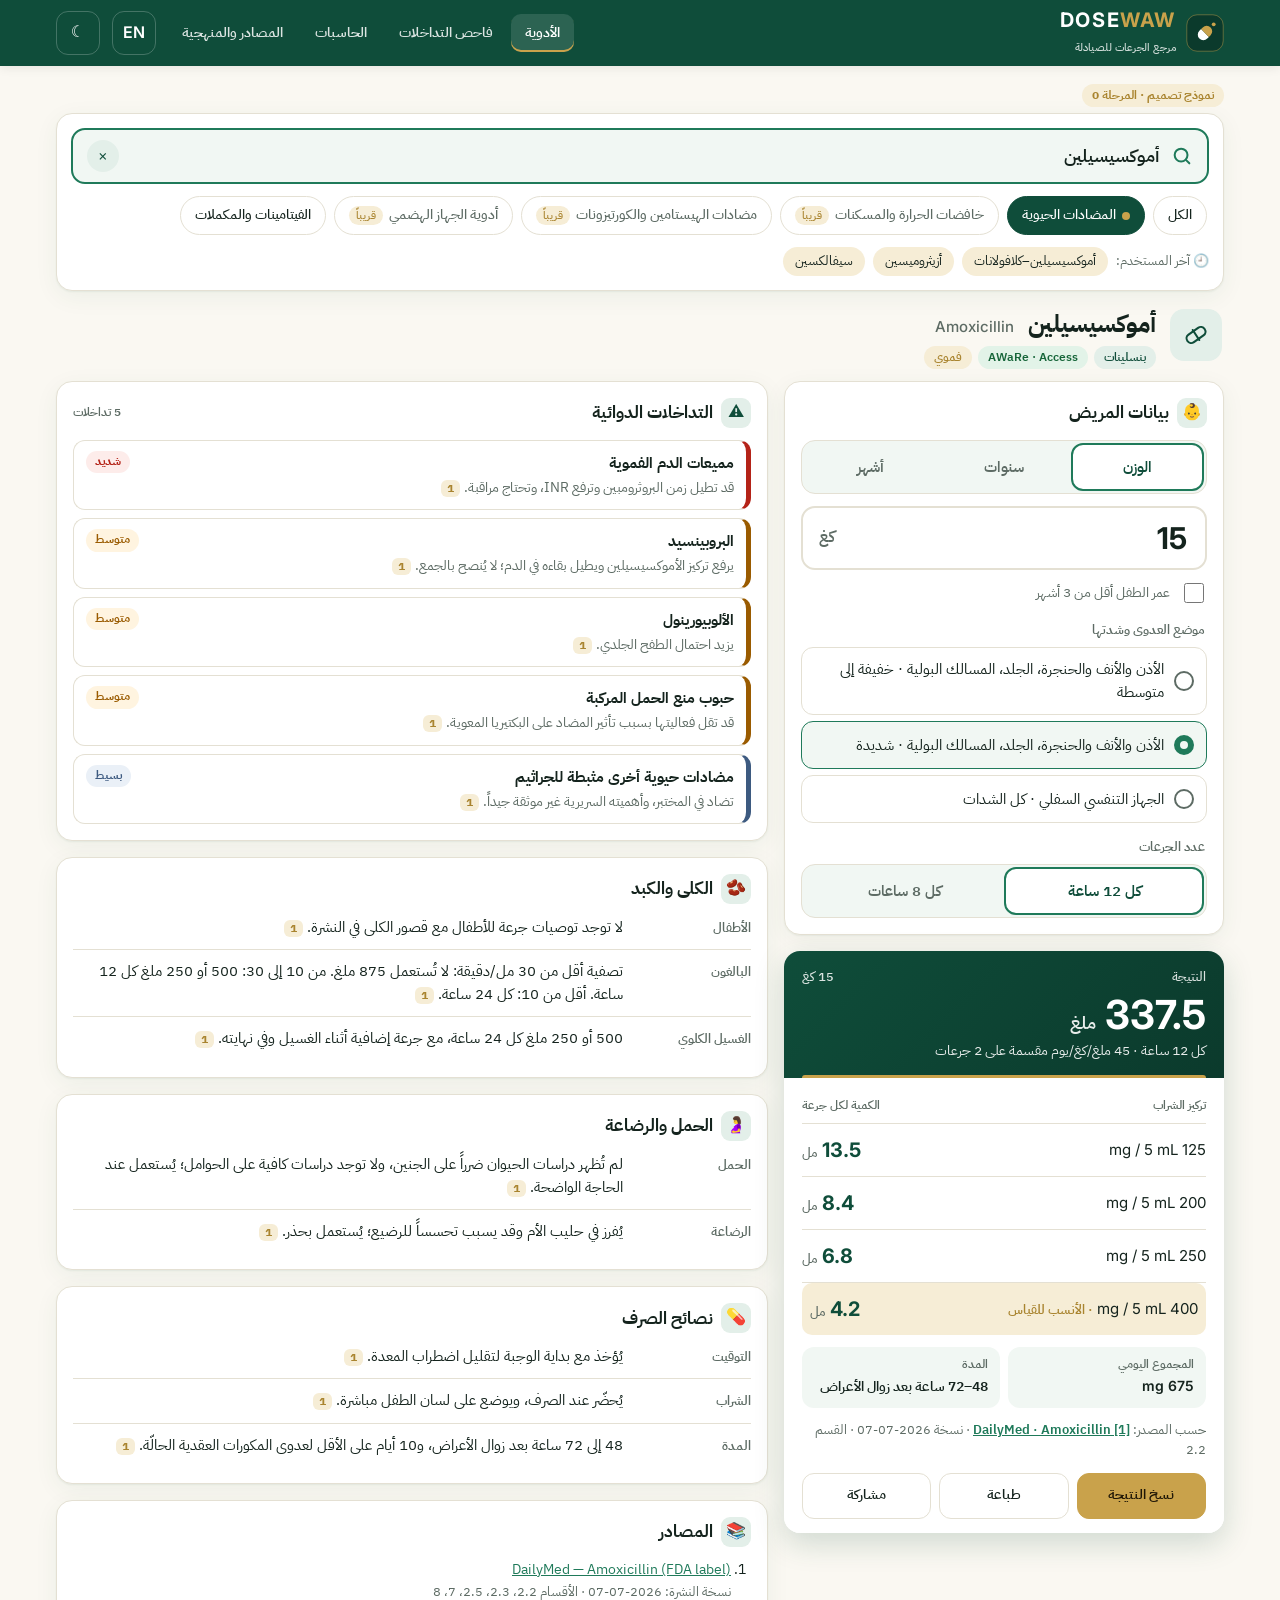
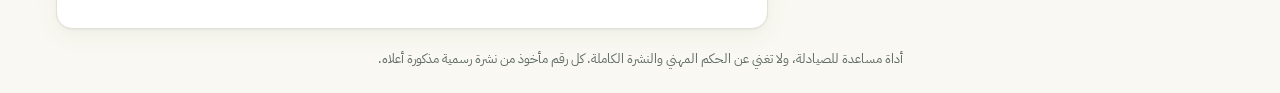
==== design/phase0/index.html @ c629c31d "Phase 0: DOSEWAW drug page design mockup (green and gold) Interactive one-page mockup (amoxicillin, " ====
<!doctype html>
<html lang="ar" dir="rtl">
<head>
<meta charset="utf-8">
<meta name="viewport" content="width=device-width, initial-scale=1, viewport-fit=cover">
<title>DOSEWAW — نموذج التصميم</title>
<meta name="theme-color" content="#0F4D3A">
<link rel="preconnect" href="https://fonts.googleapis.com">
<link rel="preconnect" href="https://fonts.gstatic.com" crossorigin>
<link href="https://fonts.googleapis.com/css2?family=IBM+Plex+Sans+Arabic:wght@400;500;600;700&family=Inter:wght@400;500;600;700&display=swap" rel="stylesheet">
<style>
/* DOSEWAW · Phase 0 design mockup (not the production site).
   Identity: emerald green + gold on ivory. */
:root{
  --green-900:#0B3A2C; --green:#0F4D3A; --green-600:#1F7A5A; --green-100:#E3EFE9; --green-50:#F1F7F3;
  --gold:#C9A24B; --gold-600:#A9842F; --gold-100:#F6EDD6;
  --bg:#FAF8F2; --card:#FFFFFF; --ink:#14231D; --mute:#5D6B64; --line:#E4E0D3;
  --major:#B42318; --major-bg:#FDECEA; --mod:#9A5B00; --mod-bg:#FFF4E0; --minor:#3D5A80; --minor-bg:#EAF0F7;
  --radius:16px; --shadow:0 1px 2px rgba(15,77,58,.06),0 6px 24px rgba(15,77,58,.06);
  --font:'IBM Plex Sans Arabic','Inter',system-ui,-apple-system,'Segoe UI',Tahoma,sans-serif;
}
@media (prefers-color-scheme: dark){
  :root:not([data-theme="light"]){
    --green-100:#16352B; --green-50:#11271F; --gold-100:#3A2F17;
    --bg:#0C1713; --card:#13221C; --ink:#E9F1EC; --mute:#9DB0A6; --line:#22362D;
    --major-bg:#3A1612; --mod-bg:#35260C; --minor-bg:#17263A; --major:#F28B82; --mod:#F2C26B; --minor:#9CC0EA;
    --shadow:none;
  }
}
:root[data-theme="dark"]{
  --green-100:#16352B; --green-50:#11271F; --gold-100:#3A2F17;
  --bg:#0C1713; --card:#13221C; --ink:#E9F1EC; --mute:#9DB0A6; --line:#22362D;
  --major-bg:#3A1612; --mod-bg:#35260C; --minor-bg:#17263A; --major:#F28B82; --mod:#F2C26B; --minor:#9CC0EA;
  --shadow:none;
}
*{box-sizing:border-box}
[hidden]{display:none!important}
html,body{margin:0}
body{background:var(--bg);color:var(--ink);font-family:var(--font);font-size:16px;line-height:1.6;-webkit-font-smoothing:antialiased;padding-bottom:84px}
.en,.num{font-family:'Inter',var(--font)}
button,input{font:inherit;color:inherit}
a{color:var(--green-600)}

/* Header */
.top{position:sticky;top:0;z-index:20;background:var(--green);color:#fff;box-shadow:0 2px 10px rgba(0,0,0,.08)}
.top .in{max-width:1200px;margin:0 auto;display:flex;align-items:center;gap:12px;padding:10px 16px}
.brand{display:flex;align-items:center;gap:10px;text-decoration:none;color:#fff}
.brand .word{font-family:'Inter',sans-serif;font-weight:700;letter-spacing:.08em;font-size:20px;line-height:1}
.brand .word b{color:var(--gold);font-weight:700}
.brand small{display:block;font-size:11px;letter-spacing:0;opacity:.8;font-family:var(--font);font-weight:500;margin-top:3px}
.top .sp{flex:1}
.ib{min-width:44px;height:44px;border-radius:12px;border:1px solid rgba(255,255,255,.22);background:transparent;color:#fff;cursor:pointer;font-weight:600;padding:0 10px}

/* Search */
.wrap{max-width:1200px;margin:0 auto;padding:16px}
.search{background:var(--card);border:1px solid var(--line);border-radius:var(--radius);box-shadow:var(--shadow);padding:14px}
.sbox{display:flex;align-items:center;gap:10px;background:var(--green-50);border:2px solid var(--green-600);border-radius:14px;padding:0 14px;height:56px}
.sbox svg{flex:none;color:var(--green-600)}
.sbox input{border:0;background:transparent;outline:0;flex:1;font-size:18px;font-weight:600;min-width:0}
.sbox .clr{border:0;background:var(--green-100);border-radius:99px;width:32px;height:32px;cursor:pointer;color:var(--green)}
.chips{display:flex;gap:8px;overflow-x:auto;padding:12px 2px 2px;scrollbar-width:none}
.chips::-webkit-scrollbar{display:none}
.chip{flex:none;display:inline-flex;align-items:center;gap:6px;border:1px solid var(--line);background:var(--card);border-radius:99px;padding:7px 14px;font-size:14px;font-weight:500;white-space:nowrap;cursor:pointer}
.chip[aria-pressed="true"]{background:var(--green);border-color:var(--green);color:#fff}
.chip .dot{width:8px;height:8px;border-radius:50%;background:var(--gold)}
.chip.soon{color:var(--mute)}
.chip.soon em{font-style:normal;font-size:11px;background:var(--gold-100);color:var(--gold-600);border-radius:99px;padding:1px 7px}
.recent{display:flex;gap:8px;align-items:center;flex-wrap:wrap;font-size:13px;color:var(--mute);margin-top:10px}
.recent button{border:0;background:var(--gold-100);color:var(--ink);border-radius:99px;padding:4px 12px;font-size:13px;cursor:pointer}

/* Drug head */
.dhead{display:flex;align-items:flex-start;gap:14px;margin:18px 2px 12px}
.dicon{flex:none;width:52px;height:52px;border-radius:14px;background:var(--green-100);display:grid;place-items:center;color:var(--green)}
.dhead h1{margin:0;font-size:24px;line-height:1.3}
.dhead h1 .en{font-size:15px;font-weight:500;color:var(--mute);margin-inline-start:8px}
.tags{display:flex;gap:6px;flex-wrap:wrap;margin-top:6px}
.tag{font-size:12px;border-radius:99px;padding:2px 10px;background:var(--green-100);color:var(--green);font-weight:600}
.tag.gold{background:var(--gold-100);color:var(--gold-600)}
.tag.access{background:#E2F3E8;color:#17663A}

/* Layout */
.grid{display:grid;gap:16px}
@media (min-width:1024px){
  .grid{grid-template-columns:minmax(380px,440px) 1fr;align-items:start}
  .calc-col{position:sticky;top:84px}
}
@media (min-width:700px) and (max-width:1023px){
  .info{display:grid;grid-template-columns:1fr 1fr;gap:16px}
  .info .card.wide{grid-column:1/-1}
}
.calc-col,.info{display:grid;gap:16px}
.grid>*,.calc-col>*,.info>*{min-width:0}
.card{background:var(--card);border:1px solid var(--line);border-radius:var(--radius);box-shadow:var(--shadow);padding:16px}
.card h2{margin:0 0 12px;font-size:17px;display:flex;align-items:center;gap:8px}
.card h2 .ic{width:30px;height:30px;border-radius:9px;display:grid;place-items:center;background:var(--green-100);color:var(--green);font-size:16px}
.card h2 .cnt{margin-inline-start:auto;font-size:12px;font-weight:600;color:var(--mute)}

/* Patient input */
.seg{display:grid;grid-template-columns:repeat(3,1fr);background:var(--green-50);border:1px solid var(--line);border-radius:14px;padding:4px;gap:4px}
.seg.two{grid-template-columns:1fr 1fr}
.seg button{border:0;background:transparent;border-radius:10px;min-height:44px;font-weight:600;font-size:15px;cursor:pointer;color:var(--mute)}
.seg button[aria-pressed="true"]{background:var(--card);color:var(--green);box-shadow:0 1px 3px rgba(0,0,0,.08);outline:2px solid var(--green-600)}
.numin{display:flex;align-items:center;gap:10px;margin-top:12px;border:2px solid var(--line);border-radius:14px;padding:0 16px;height:64px;background:var(--card)}
.numin:focus-within{border-color:var(--green-600)}
.numin input{border:0;outline:0;background:transparent;flex:1;width:100%;font-size:30px;font-weight:700;min-width:0;font-family:'Inter',sans-serif;text-align:start}
.numin span{color:var(--mute);font-weight:600}
.est{font-size:13px;color:var(--gold-600);background:var(--gold-100);border-radius:10px;padding:6px 10px;margin-top:8px}
.lbl{font-size:13px;font-weight:600;color:var(--mute);margin:14px 2px 6px}
.opts{display:grid;gap:6px}
.opt{display:flex;align-items:center;gap:10px;border:1px solid var(--line);border-radius:12px;padding:10px 12px;min-height:48px;cursor:pointer;background:var(--card);text-align:start;font-size:14.5px}
.opt i{flex:none;width:20px;height:20px;border-radius:50%;border:2px solid var(--mute)}
.opt[aria-pressed="true"]{border-color:var(--green-600);background:var(--green-50)}
.opt[aria-pressed="true"] i{border:6px solid var(--green-600)}
.check{display:flex;align-items:center;gap:10px;margin-top:10px;font-size:14px;color:var(--mute);cursor:pointer}
.check input{width:20px;height:20px;accent-color:var(--green-600)}

/* Result */
.result{padding:0;overflow:hidden;border:0;box-shadow:0 10px 30px rgba(15,77,58,.18)}
.rhead{background:linear-gradient(135deg,var(--green) 0%,var(--green-900) 100%);color:#fff;padding:16px 18px;position:relative}
.rhead:after{content:"";position:absolute;inset-inline:18px;bottom:0;height:3px;background:var(--gold);border-radius:3px 3px 0 0}
.rhead .k{font-size:13px;opacity:.85;font-weight:500;display:flex;justify-content:space-between}
.rhead .big{font-family:'Inter',sans-serif;font-size:40px;font-weight:700;line-height:1.15;margin-top:4px}
.rhead .big small{font-family:var(--font);font-size:18px;font-weight:600;opacity:.9}
.rhead .sub{font-size:14px;opacity:.9;margin-top:2px}
.rbody{padding:14px 18px;background:var(--card)}
table.ml{width:100%;border-collapse:collapse;font-size:15px}
table.ml th{font-size:12px;color:var(--mute);font-weight:600;text-align:start;padding:4px 0 8px}
table.ml td{padding:10px 0;border-top:1px solid var(--line)}
table.ml td.v{font-family:'Inter',sans-serif;font-weight:700;font-size:20px;color:var(--green);text-align:end;white-space:nowrap}
table.ml td.v small{font-family:var(--font);font-size:13px;color:var(--mute);font-weight:500}
table.ml tr.best td{background:var(--gold-100)}
table.ml tr.best td:first-child{border-start-start-radius:10px;border-end-start-radius:10px;padding-inline-start:8px}
table.ml tr.best td:last-child{border-start-end-radius:10px;border-end-end-radius:10px;padding-inline-end:8px}
.facts{display:grid;grid-template-columns:1fr 1fr;gap:8px;margin-top:12px}
.fact{background:var(--green-50);border-radius:12px;padding:8px 12px}
.fact b{display:block;font-size:12px;color:var(--mute);font-weight:600}
.fact span{font-weight:600;font-size:14px}
.warn{margin-top:10px;border-radius:12px;padding:10px 12px;font-size:14px;background:var(--mod-bg);color:var(--mod);font-weight:500}
.warn.red{background:var(--major-bg);color:var(--major)}
.src{font-size:12.5px;color:var(--mute);margin-top:12px}
.src a{font-weight:600}
.acts{display:grid;grid-template-columns:repeat(3,1fr);gap:8px;margin-top:12px}
.btn{min-height:46px;border-radius:12px;border:1px solid var(--line);background:var(--card);font-weight:600;cursor:pointer;font-size:14px}
.btn.pri{background:var(--gold);border-color:var(--gold);color:#1E1606}
.empty{padding:22px 18px;color:var(--mute);text-align:center}

/* Info sections */
.ilist{display:grid;gap:8px}
.inter{display:flex;gap:10px;border:1px solid var(--line);border-radius:12px;padding:10px 12px;border-inline-start:5px solid var(--minor)}
.inter.major{border-inline-start-color:var(--major)}
.inter.moderate{border-inline-start-color:var(--mod)}
.inter b{display:block;font-size:15px}
.inter p{margin:2px 0 0;font-size:14px;color:var(--mute)}
.sev{flex:none;align-self:flex-start;font-size:11.5px;font-weight:700;border-radius:99px;padding:2px 9px;background:var(--minor-bg);color:var(--minor)}
.major .sev{background:var(--major-bg);color:var(--major)}
.moderate .sev{background:var(--mod-bg);color:var(--mod)}
.inter .grow{flex:1}
.ref{font-size:11.5px;font-weight:700;color:var(--gold-600);text-decoration:none;background:var(--gold-100);border-radius:6px;padding:0 6px;margin-inline-start:4px}
.row{display:flex;gap:10px;padding:10px 0;border-top:1px solid var(--line);font-size:14.5px}
.row:first-of-type{border-top:0;padding-top:0}
.row b{flex:none;width:118px;color:var(--mute);font-size:13px;font-weight:600;padding-top:2px}
ol.refs{margin:0;padding-inline-start:20px;font-size:14px}
ol.refs li{margin-bottom:8px}
ol.refs .d{color:var(--mute);font-size:12.5px}

.disc{font-size:12.5px;color:var(--mute);text-align:center;margin:20px auto 8px;max-width:640px}
.mock{display:inline-block;background:var(--gold-100);color:var(--gold-600);font-weight:700;font-size:12px;border-radius:99px;padding:2px 10px;margin-bottom:6px}

/* Bottom bar (phone / tablet) */
.tabs{position:fixed;bottom:0;inset-inline:0;z-index:30;background:var(--card);border-top:1px solid var(--line);display:grid;grid-template-columns:repeat(4,1fr);padding:6px 6px calc(6px + env(safe-area-inset-bottom))}
.tabs button{border:0;background:transparent;display:flex;flex-direction:column;align-items:center;gap:2px;font-size:12px;font-weight:600;color:var(--mute);padding:4px 0;cursor:pointer}
.tabs button svg{width:24px;height:24px}
.tabs button[aria-current="page"]{color:var(--green)}
.tabs button[aria-current="page"] .pill{background:var(--green-100)}
.tabs .pill{border-radius:99px;padding:3px 18px;display:grid;place-items:center}
.side{display:none}
@media (min-width:1024px){
  body{padding-bottom:0}
  .tabs{display:none}
  .topnav{display:flex!important}
}
.topnav{display:none;gap:4px}
.topnav a{color:#fff;text-decoration:none;font-weight:600;font-size:14px;padding:8px 14px;border-radius:10px;opacity:.85}
.topnav a.on{background:rgba(255,255,255,.12);opacity:1;box-shadow:inset 0 -2px 0 var(--gold)}
</style>
</head>
<body>

<header class="top">
  <div class="in">
    <a class="brand" href="#" aria-label="DOSEWAW">
      <svg width="38" height="38" viewBox="0 0 48 48" aria-hidden="true">
        <rect x="1" y="1" width="46" height="46" rx="13" fill="#0B3A2C" stroke="#C9A24B" stroke-opacity=".55"/>
        <g transform="rotate(-45 24 24)">
          <path d="M14 24a7 7 0 0 1 7-7h3v14h-3a7 7 0 0 1-7-7z" fill="#FFFFFF"/>
          <path d="M24 17h3a7 7 0 0 1 0 14h-3z" fill="#C9A24B"/>
        </g>
        <circle cx="35" cy="13" r="2.4" fill="#C9A24B"/>
      </svg>
      <span><span class="word">DOSE<b>WAW</b></span><small>مرجع الجرعات للصيادلة</small></span>
    </a>
    <span class="sp"></span>
    <nav class="topnav" aria-label="الأقسام">
      <a class="on" href="#">الأدوية</a><a href="#">فاحص التداخلات</a><a href="#">الحاسبات</a><a href="#">المصادر والمنهجية</a>
    </nav>
    <button class="ib en" type="button" aria-label="English">EN</button>
    <button class="ib" type="button" id="theme" aria-label="الوضع الليلي">☾</button>
  </div>
</header>

<main class="wrap">
  <span class="mock">نموذج تصميم · المرحلة 0</span>

  <section class="search" aria-label="البحث عن دواء">
    <label class="sbox">
      <svg width="22" height="22" viewBox="0 0 24 24" fill="none" stroke="currentColor" stroke-width="2.2" stroke-linecap="round"><circle cx="11" cy="11" r="7"/><path d="m20 20-3.5-3.5"/></svg>
      <input id="q" value="أموكسيسيلين" placeholder="اكتب الاسم العلمي للدواء…" autocomplete="off" aria-label="اسم الدواء العلمي">
      <button class="clr" type="button" aria-label="مسح">×</button>
    </label>
    <div class="chips" role="group" aria-label="المجموعات">
      <button class="chip" aria-pressed="false">الكل</button>
      <button class="chip" aria-pressed="true"><span class="dot"></span>المضادات الحيوية</button>
      <button class="chip soon" aria-pressed="false">خافضات الحرارة والمسكنات <em>قريباً</em></button>
      <button class="chip soon" aria-pressed="false">مضادات الهيستامين والكورتيزونات <em>قريباً</em></button>
      <button class="chip soon" aria-pressed="false">أدوية الجهاز الهضمي <em>قريباً</em></button>
      <button class="chip" aria-pressed="false">الفيتامينات والمكملات</button>
    </div>
    <div class="recent">🕘 آخر المستخدم:
      <button>أموكسيسيلين–كلافولانات</button><button>أزيثروميسين</button><button>سيفالكسين</button>
    </div>
  </section>

  <div class="dhead">
    <div class="dicon" aria-hidden="true">
      <svg width="28" height="28" viewBox="0 0 24 24" fill="none" stroke="currentColor" stroke-width="1.8" stroke-linecap="round" stroke-linejoin="round"><rect x="3" y="8" width="18" height="8" rx="4" transform="rotate(-35 12 12)"/><path d="m9.2 7.7 5.6 8.6"/></svg>
    </div>
    <div>
      <h1>أموكسيسيلين <span class="en">Amoxicillin</span></h1>
      <div class="tags"><span class="tag">بنسلينات</span><span class="tag access">AWaRe · Access</span><span class="tag gold">فموي</span></div>
    </div>
  </div>

  <div class="grid">
    <div class="calc-col">
      <section class="card" aria-labelledby="pt">
        <h2 id="pt"><span class="ic">👶</span>بيانات المريض</h2>
        <div class="seg" role="group" aria-label="طريقة الإدخال">
          <button type="button" data-mode="w" aria-pressed="true">الوزن</button>
          <button type="button" data-mode="y" aria-pressed="false">سنوات</button>
          <button type="button" data-mode="m" aria-pressed="false">أشهر</button>
        </div>
        <label class="numin"><input id="val" inputmode="decimal" value="15" aria-label="القيمة"><span id="unit">كغ</span></label>
        <div class="est" id="est" hidden></div>
        <label class="check" id="infwrap"><input type="checkbox" id="inf"> عمر الطفل أقل من 3 أشهر</label>

        <div class="lbl">موضع العدوى وشدتها</div>
        <div class="opts" role="group" aria-label="الاستطباب">
          <button type="button" class="opt" data-ind="mild" aria-pressed="false"><i></i>الأذن والأنف والحنجرة، الجلد، المسالك البولية · خفيفة إلى متوسطة</button>
          <button type="button" class="opt" data-ind="sev" aria-pressed="true"><i></i>الأذن والأنف والحنجرة، الجلد، المسالك البولية · شديدة</button>
          <button type="button" class="opt" data-ind="lrti" aria-pressed="false"><i></i>الجهاز التنفسي السفلي · كل الشدات</button>
        </div>

        <div class="lbl">عدد الجرعات</div>
        <div class="seg two" role="group" aria-label="التكرار">
          <button type="button" data-f="12" aria-pressed="true">كل 12 ساعة</button>
          <button type="button" data-f="8" aria-pressed="false">كل 8 ساعات</button>
        </div>
      </section>

      <section class="card result" aria-live="polite" id="result"></section>
    </div>

    <div class="info">
      <section class="card wide">
        <h2><span class="ic">⚠️</span>التداخلات الدوائية<span class="cnt">5 تداخلات</span></h2>
        <div class="ilist">
          <div class="inter major"><div class="grow"><b>مميعات الدم الفموية</b><p>قد تطيل زمن البروثرومبين وترفع INR، وتحتاج مراقبة.<a class="ref" href="#r1">1</a></p></div><span class="sev">شديد</span></div>
          <div class="inter moderate"><div class="grow"><b>البروبينسيد</b><p>يرفع تركيز الأموكسيسيلين ويطيل بقاءه في الدم؛ لا يُنصح بالجمع.<a class="ref" href="#r1">1</a></p></div><span class="sev">متوسط</span></div>
          <div class="inter moderate"><div class="grow"><b>الألوبيورينول</b><p>يزيد احتمال الطفح الجلدي.<a class="ref" href="#r1">1</a></p></div><span class="sev">متوسط</span></div>
          <div class="inter moderate"><div class="grow"><b>حبوب منع الحمل المركبة</b><p>قد تقل فعاليتها بسبب تأثير المضاد على البكتيريا المعوية.<a class="ref" href="#r1">1</a></p></div><span class="sev">متوسط</span></div>
          <div class="inter"><div class="grow"><b>مضادات حيوية أخرى مثبطة للجراثيم</b><p>تضاد في المختبر، وأهميته السريرية غير موثقة جيداً.<a class="ref" href="#r1">1</a></p></div><span class="sev">بسيط</span></div>
        </div>
      </section>

      <section class="card">
        <h2><span class="ic">🫘</span>الكلى والكبد</h2>
        <div class="row"><b>الأطفال</b><span>لا توجد توصيات جرعة للأطفال مع قصور الكلى في النشرة.<a class="ref" href="#r1">1</a></span></div>
        <div class="row"><b>البالغون</b><span>تصفية أقل من 30 مل/دقيقة: لا تُستعمل 875 ملغ. من 10 إلى 30: 500 أو 250 ملغ كل 12 ساعة. أقل من 10: كل 24 ساعة.<a class="ref" href="#r1">1</a></span></div>
        <div class="row"><b>الغسيل الكلوي</b><span>500 أو 250 ملغ كل 24 ساعة، مع جرعة إضافية أثناء الغسيل وفي نهايته.<a class="ref" href="#r1">1</a></span></div>
      </section>

      <section class="card">
        <h2><span class="ic">🤰</span>الحمل والرضاعة</h2>
        <div class="row"><b>الحمل</b><span>لم تُظهر دراسات الحيوان ضرراً على الجنين، ولا توجد دراسات كافية على الحوامل؛ يُستعمل عند الحاجة الواضحة.<a class="ref" href="#r1">1</a></span></div>
        <div class="row"><b>الرضاعة</b><span>يُفرز في حليب الأم وقد يسبب تحسساً للرضيع؛ يُستعمل بحذر.<a class="ref" href="#r1">1</a></span></div>
      </section>

      <section class="card">
        <h2><span class="ic">💊</span>نصائح الصرف</h2>
        <div class="row"><b>التوقيت</b><span>يُؤخذ مع بداية الوجبة لتقليل اضطراب المعدة.<a class="ref" href="#r1">1</a></span></div>
        <div class="row"><b>الشراب</b><span>يُحضّر عند الصرف، ويوضع على لسان الطفل مباشرة.<a class="ref" href="#r1">1</a></span></div>
        <div class="row"><b>المدة</b><span>48 إلى 72 ساعة بعد زوال الأعراض، و10 أيام على الأقل لعدوى المكورات العقدية الحالّة.<a class="ref" href="#r1">1</a></span></div>
      </section>

      <section class="card">
        <h2><span class="ic">📚</span>المصادر</h2>
        <ol class="refs">
          <li id="r1"><a href="https://dailymed.nlm.nih.gov/dailymed/drugInfo.cfm?setid=06e5c07d-d95c-4955-8d35-a4703ca2359e" target="_blank" rel="noopener">DailyMed — Amoxicillin (FDA label)</a><br><span class="d">نسخة النشرة: 2026-07-07 · الأقسام 2.2، 2.3، 2.5، 7، 8</span></li>
        </ol>
      </section>
    </div>
  </div>

  <p class="disc">أداة مساعدة للصيادلة، ولا تغني عن الحكم المهني والنشرة الكاملة. كل رقم مأخوذ من نشرة رسمية مذكورة أعلاه.</p>
</main>

<nav class="tabs" aria-label="الأقسام">
  <button aria-current="page"><span class="pill"><svg viewBox="0 0 24 24" fill="none" stroke="currentColor" stroke-width="2" stroke-linecap="round"><rect x="3" y="8" width="18" height="8" rx="4" transform="rotate(-35 12 12)"/></svg></span>الأدوية</button>
  <button><span class="pill"><svg viewBox="0 0 24 24" fill="none" stroke="currentColor" stroke-width="2" stroke-linecap="round"><path d="M12 3 2 20h20z"/><path d="M12 10v4M12 17h0"/></svg></span>التداخلات</button>
  <button><span class="pill"><svg viewBox="0 0 24 24" fill="none" stroke="currentColor" stroke-width="2" stroke-linecap="round"><rect x="5" y="2" width="14" height="20" rx="3"/><path d="M8 6h8M8 11h2M14 11h2M8 15h2M14 15h2M8 19h2M14 19h2"/></svg></span>الحاسبات</button>
  <button><span class="pill"><svg viewBox="0 0 24 24" fill="none" stroke="currentColor" stroke-width="2" stroke-linecap="round"><path d="M4 6h16M4 12h16M4 18h16"/></svg></span>القائمة</button>
</nav>

<script>
/* Phase 0 prototype logic for one drug (amoxicillin, DailyMed label 2026-07-07, sections 2.2 and 2.3).
   Weight-for-age values are approximate WHO medians (boys/girls averaged) for the mockup only. */
const WFA_M=[[0,3.3],[1,4.4],[2,5.4],[3,6.1],[4,6.7],[5,7.1],[6,7.6],[7,7.9],[8,8.2],[9,8.6],[10,8.9],[11,9.1],[12,9.3],[18,10.8],[24,12.0],[36,14.1],[48,16.2],[60,18.3],[72,20.6],[84,22.9],[96,25.4],[108,28.4],[120,31.6],[132,35.3],[144,39.7]];
function wfa(months){if(months<=0)return WFA_M[0][1];for(let i=1;i<WFA_M.length;i++){const[a,wa]=WFA_M[i-1],[b,wb]=WFA_M[i];if(months<=b)return wa+(wb-wa)*(months-a)/(b-a)}return null}
const ADULT={mild:{12:[500,'500 ملغ كل 12 ساعة'],8:[250,'250 ملغ كل 8 ساعات']},sev:{12:[875,'875 ملغ كل 12 ساعة'],8:[500,'500 ملغ كل 8 ساعات']}};
ADULT.lrti=ADULT.sev;
const MGKG={mild:{12:25,8:20},sev:{12:45,8:40},lrti:{12:45,8:40}};
const SYR=[125,200,250,400];
const S={mode:'w',ind:'sev',f:12};
const $=s=>document.querySelector(s),fmt=n=>(Math.round(n*10)/10).toLocaleString('en-US');
function pressed(group,attr,val){document.querySelectorAll(group).forEach(b=>b.setAttribute('aria-pressed',String(b.dataset[attr]===val)))}
document.querySelectorAll('[data-mode]').forEach(b=>b.onclick=()=>{S.mode=b.dataset.mode;pressed('[data-mode]','mode',S.mode);$('#val').value=S.mode==='w'?'15':S.mode==='y'?'4':'8';$('#unit').textContent=S.mode==='w'?'كغ':S.mode==='y'?'سنة':'شهر';render()});
document.querySelectorAll('[data-ind]').forEach(b=>b.onclick=()=>{S.ind=b.dataset.ind;pressed('[data-ind]','ind',S.ind);render()});
document.querySelectorAll('[data-f]').forEach(b=>b.onclick=()=>{S.f=+b.dataset.f;pressed('[data-f]','f',String(S.f));render()});
$('#val').oninput=render;$('#inf').onchange=render;
$('#theme').onclick=()=>{const r=document.documentElement,d=r.dataset.theme==='dark'||(!r.dataset.theme&&matchMedia('(prefers-color-scheme: dark)').matches);r.dataset.theme=d?'light':'dark';$('#theme').textContent=d?'☾':'☀'};
function render(){
  const v=parseFloat($('#val').value),R=$('#result'),est=$('#est');
  let W=null,months=null;
  if(v>0){if(S.mode==='w')W=v;else{months=S.mode==='y'?v*12:v;W=wfa(months)}}
  $('#infwrap').hidden=S.mode!=='w';
  est.hidden=!(S.mode!=='w'&&W);
  if(S.mode!=='w'&&W)est.textContent=`وزن تقديري ≈ ${fmt(W)} كغ حسب منحنيات النمو (WHO). الوزن الفعلي أدق دائماً.`;
  if(!W){R.innerHTML=`<div class="empty">${S.mode!=='w'&&v>0?'العمر خارج جدول التقدير؛ أدخل الوزن الفعلي.':'أدخل الوزن أو العمر لتظهر الجرعة فوراً.'}</div>`;return}
  const infant=S.mode==='w'?$('#inf').checked:months<3;
  let html='',warn='';
  if(W>=40&&!infant){
    const a=ADULT[S.ind][S.f];
    html=`<div class="rhead"><div class="k"><span>النتيجة · جرعة البالغين (الوزن 40 كغ أو أكثر)</span></div><div class="big">${a[0]} <small>ملغ</small></div><div class="sub">${a[1]} · أقراص أو كبسولات</div></div>`;
    return R.innerHTML=html+body('',[],a[0]*(24/S.f));
  }
  let mgkgday=MGKG[S.ind][S.f],f=S.f;
  if(infant){mgkgday=30;f=12;warn=`<div class="warn">أقل من 3 أشهر: الحد الأعلى 30 ملغ/كغ/يوم مقسمة كل 12 ساعة (النشرة 2.3).</div>`}
  let dose=W*mgkgday/(24/f);
  const cap=ADULT[S.ind][f][0];
  if(dose>cap){dose=cap;warn+=`<div class="warn red">وصلت الجرعة إلى حد جرعة البالغين (${cap} ملغ)، فلم تُرفع أكثر.</div>`}
  html=`<div class="rhead"><div class="k"><span>النتيجة</span><span>${fmt(W)} كغ</span></div><div class="big">${fmt(dose)} <small>ملغ</small></div><div class="sub">كل ${f} ساعة · ${mgkgday} ملغ/كغ/يوم مقسمة على ${24/f} جرعات</div></div>`;
  R.innerHTML=html+body(warn,SYR.map(c=>[c,dose*5/c]),dose*24/f);
}
function body(warn,rows,daily){
  const best=rows.length?rows.reduce((b,r)=>Math.abs(r[1]-5)<Math.abs(b[1]-5)?r:b,rows[0])[0]:null;
  const t=rows.length?`<table class="ml"><tr><th>تركيز الشراب</th><th style="text-align:end">الكمية لكل جرعة</th></tr>${rows.map(([c,ml])=>`<tr class="${c===best?'best':''}"><td><span class="num">${c} mg / 5 mL</span>${c===best?' <small style="color:var(--gold-600);font-weight:600">· الأنسب للقياس</small>':''}</td><td class="v">${fmt(ml)} <small>مل</small></td></tr>`).join('')}</table>`:'';
  return `<div class="rbody">${t}${warn}<div class="facts"><div class="fact"><b>المجموع اليومي</b><span class="num">${fmt(daily)} mg</span></div><div class="fact"><b>المدة</b><span>48–72 ساعة بعد زوال الأعراض</span></div></div><p class="src">حسب المصدر: <a href="#r1">DailyMed · Amoxicillin [1]</a> · نسخة 2026-07-07 · القسم 2.2</p><div class="acts"><button class="btn pri" type="button">نسخ النتيجة</button><button class="btn" type="button">طباعة</button><button class="btn" type="button">مشاركة</button></div></div>`;
}
render();
</script>
</body>
</html>
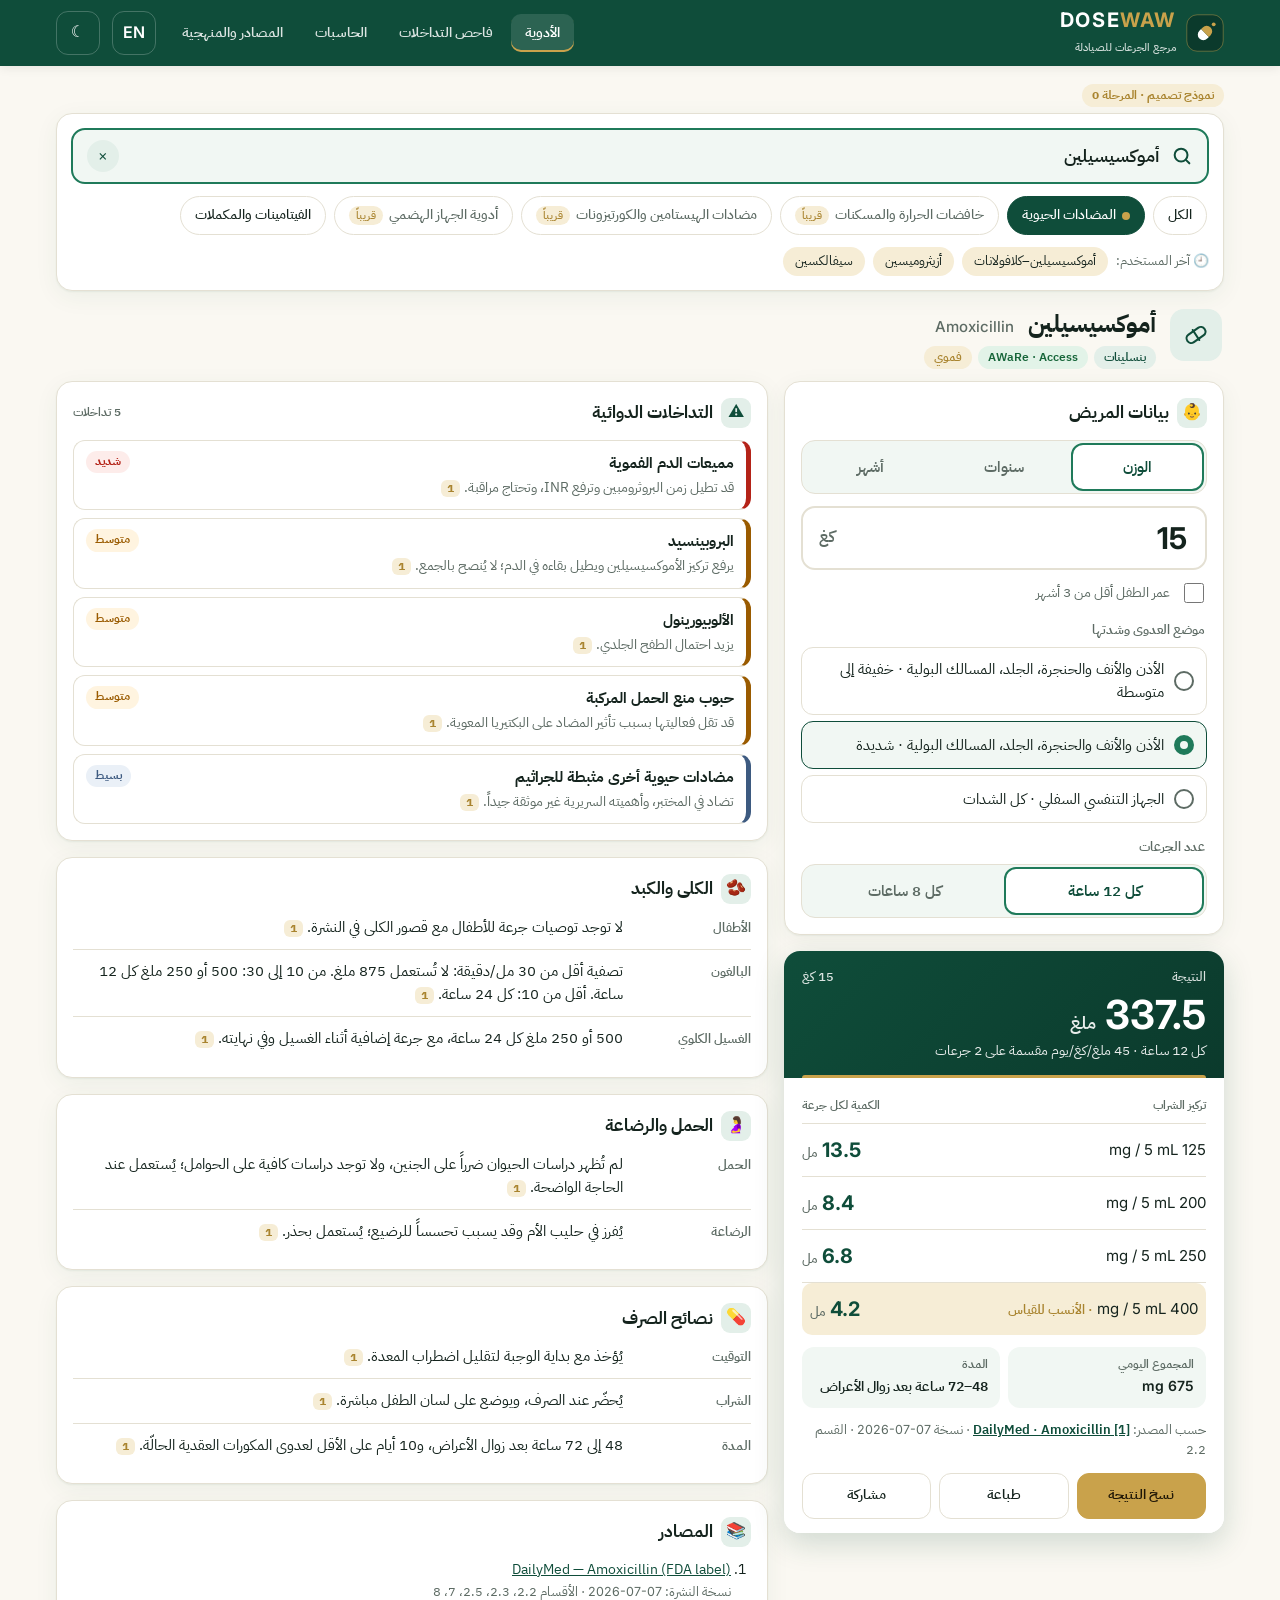
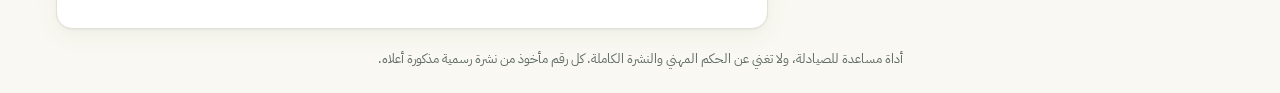
==== commit 000d3391: "Phase 0 mockup: dark-mode contrast and date direction fixes Co-Authored-By: Claude Opus 5.5 <noreply" ====
--- a/design/phase0/index.html
+++ b/design/phase0/index.html
@@ -12,7 +12,7 @@
 /* DOSEWAW · Phase 0 design mockup (not the production site).
    Identity: emerald green + gold on ivory. */
 :root{
-  --green-900:#0B3A2C; --green:#0F4D3A; --green-600:#1F7A5A; --green-100:#E3EFE9; --green-50:#F1F7F3;
+  --green-900:#0B3A2C; --green:#0F4D3A; --green-600:#1F7A5A; --green-100:#E3EFE9; --accent:#0F4D3A; --acc-bg:#E2F3E8; --acc-ink:#17663A; --green-50:#F1F7F3;
   --gold:#C9A24B; --gold-600:#A9842F; --gold-100:#F6EDD6;
   --bg:#FAF8F2; --card:#FFFFFF; --ink:#14231D; --mute:#5D6B64; --line:#E4E0D3;
   --major:#B42318; --major-bg:#FDECEA; --mod:#9A5B00; --mod-bg:#FFF4E0; --minor:#3D5A80; --minor-bg:#EAF0F7;
@@ -21,14 +21,14 @@
 }
 @media (prefers-color-scheme: dark){
   :root:not([data-theme="light"]){
-    --green-100:#16352B; --green-50:#11271F; --gold-100:#3A2F17;
+    --green-100:#16352B; --green-50:#11271F; --gold-100:#3A2F17; --accent:#8FD6B5; --acc-bg:#16352B; --acc-ink:#8FD6B5;
     --bg:#0C1713; --card:#13221C; --ink:#E9F1EC; --mute:#9DB0A6; --line:#22362D;
     --major-bg:#3A1612; --mod-bg:#35260C; --minor-bg:#17263A; --major:#F28B82; --mod:#F2C26B; --minor:#9CC0EA;
     --shadow:none;
   }
 }
 :root[data-theme="dark"]{
-  --green-100:#16352B; --green-50:#11271F; --gold-100:#3A2F17;
+  --green-100:#16352B; --green-50:#11271F; --gold-100:#3A2F17; --accent:#8FD6B5; --acc-bg:#16352B; --acc-ink:#8FD6B5;
   --bg:#0C1713; --card:#13221C; --ink:#E9F1EC; --mute:#9DB0A6; --line:#22362D;
   --major-bg:#3A1612; --mod-bg:#35260C; --minor-bg:#17263A; --major:#F28B82; --mod:#F2C26B; --minor:#9CC0EA;
   --shadow:none;
@@ -39,7 +39,7 @@
 body{background:var(--bg);color:var(--ink);font-family:var(--font);font-size:16px;line-height:1.6;-webkit-font-smoothing:antialiased;padding-bottom:84px}
 .en,.num{font-family:'Inter',var(--font)}
 button,input{font:inherit;color:inherit}
-a{color:var(--green-600)}
+a{color:var(--accent)}
 
 /* Header */
 .top{position:sticky;top:0;z-index:20;background:var(--green);color:#fff;box-shadow:0 2px 10px rgba(0,0,0,.08)}
@@ -55,13 +55,13 @@
 .wrap{max-width:1200px;margin:0 auto;padding:16px}
 .search{background:var(--card);border:1px solid var(--line);border-radius:var(--radius);box-shadow:var(--shadow);padding:14px}
 .sbox{display:flex;align-items:center;gap:10px;background:var(--green-50);border:2px solid var(--green-600);border-radius:14px;padding:0 14px;height:56px}
-.sbox svg{flex:none;color:var(--green-600)}
+.sbox svg{flex:none;color:var(--accent)}
 .sbox input{border:0;background:transparent;outline:0;flex:1;font-size:18px;font-weight:600;min-width:0}
-.sbox .clr{border:0;background:var(--green-100);border-radius:99px;width:32px;height:32px;cursor:pointer;color:var(--green)}
+.sbox .clr{border:0;background:var(--green-100);border-radius:99px;width:32px;height:32px;cursor:pointer;color:var(--accent)}
 .chips{display:flex;gap:8px;overflow-x:auto;padding:12px 2px 2px;scrollbar-width:none}
 .chips::-webkit-scrollbar{display:none}
 .chip{flex:none;display:inline-flex;align-items:center;gap:6px;border:1px solid var(--line);background:var(--card);border-radius:99px;padding:7px 14px;font-size:14px;font-weight:500;white-space:nowrap;cursor:pointer}
-.chip[aria-pressed="true"]{background:var(--green);border-color:var(--green);color:#fff}
+.chip[aria-pressed="true"]{background:var(--green);border-color:var(--accent);color:#fff}
 .chip .dot{width:8px;height:8px;border-radius:50%;background:var(--gold)}
 .chip.soon{color:var(--mute)}
 .chip.soon em{font-style:normal;font-size:11px;background:var(--gold-100);color:var(--gold-600);border-radius:99px;padding:1px 7px}
@@ -70,13 +70,13 @@
 
 /* Drug head */
 .dhead{display:flex;align-items:flex-start;gap:14px;margin:18px 2px 12px}
-.dicon{flex:none;width:52px;height:52px;border-radius:14px;background:var(--green-100);display:grid;place-items:center;color:var(--green)}
+.dicon{flex:none;width:52px;height:52px;border-radius:14px;background:var(--green-100);display:grid;place-items:center;color:var(--accent)}
 .dhead h1{margin:0;font-size:24px;line-height:1.3}
 .dhead h1 .en{font-size:15px;font-weight:500;color:var(--mute);margin-inline-start:8px}
 .tags{display:flex;gap:6px;flex-wrap:wrap;margin-top:6px}
-.tag{font-size:12px;border-radius:99px;padding:2px 10px;background:var(--green-100);color:var(--green);font-weight:600}
+.tag{font-size:12px;border-radius:99px;padding:2px 10px;background:var(--green-100);color:var(--accent);font-weight:600}
 .tag.gold{background:var(--gold-100);color:var(--gold-600)}
-.tag.access{background:#E2F3E8;color:#17663A}
+.tag.access{background:var(--acc-bg);color:var(--acc-ink)}
 
 /* Layout */
 .grid{display:grid;gap:16px}
@@ -92,16 +92,16 @@
 .grid>*,.calc-col>*,.info>*{min-width:0}
 .card{background:var(--card);border:1px solid var(--line);border-radius:var(--radius);box-shadow:var(--shadow);padding:16px}
 .card h2{margin:0 0 12px;font-size:17px;display:flex;align-items:center;gap:8px}
-.card h2 .ic{width:30px;height:30px;border-radius:9px;display:grid;place-items:center;background:var(--green-100);color:var(--green);font-size:16px}
+.card h2 .ic{width:30px;height:30px;border-radius:9px;display:grid;place-items:center;background:var(--green-100);color:var(--accent);font-size:16px}
 .card h2 .cnt{margin-inline-start:auto;font-size:12px;font-weight:600;color:var(--mute)}
 
 /* Patient input */
 .seg{display:grid;grid-template-columns:repeat(3,1fr);background:var(--green-50);border:1px solid var(--line);border-radius:14px;padding:4px;gap:4px}
 .seg.two{grid-template-columns:1fr 1fr}
 .seg button{border:0;background:transparent;border-radius:10px;min-height:44px;font-weight:600;font-size:15px;cursor:pointer;color:var(--mute)}
-.seg button[aria-pressed="true"]{background:var(--card);color:var(--green);box-shadow:0 1px 3px rgba(0,0,0,.08);outline:2px solid var(--green-600)}
+.seg button[aria-pressed="true"]{background:var(--card);color:var(--accent);box-shadow:0 1px 3px rgba(0,0,0,.08);outline:2px solid var(--green-600)}
 .numin{display:flex;align-items:center;gap:10px;margin-top:12px;border:2px solid var(--line);border-radius:14px;padding:0 16px;height:64px;background:var(--card)}
-.numin:focus-within{border-color:var(--green-600)}
+.numin:focus-within{border-color:var(--accent)}
 .numin input{border:0;outline:0;background:transparent;flex:1;width:100%;font-size:30px;font-weight:700;min-width:0;font-family:'Inter',sans-serif;text-align:start}
 .numin span{color:var(--mute);font-weight:600}
 .est{font-size:13px;color:var(--gold-600);background:var(--gold-100);border-radius:10px;padding:6px 10px;margin-top:8px}
@@ -109,10 +109,10 @@
 .opts{display:grid;gap:6px}
 .opt{display:flex;align-items:center;gap:10px;border:1px solid var(--line);border-radius:12px;padding:10px 12px;min-height:48px;cursor:pointer;background:var(--card);text-align:start;font-size:14.5px}
 .opt i{flex:none;width:20px;height:20px;border-radius:50%;border:2px solid var(--mute)}
-.opt[aria-pressed="true"]{border-color:var(--green-600);background:var(--green-50)}
+.opt[aria-pressed="true"]{border-color:var(--accent);background:var(--green-50)}
 .opt[aria-pressed="true"] i{border:6px solid var(--green-600)}
 .check{display:flex;align-items:center;gap:10px;margin-top:10px;font-size:14px;color:var(--mute);cursor:pointer}
-.check input{width:20px;height:20px;accent-color:var(--green-600)}
+.check input{width:20px;height:20px;accent-color:var(--accent)}
 
 /* Result */
 .result{padding:0;overflow:hidden;border:0;box-shadow:0 10px 30px rgba(15,77,58,.18)}
@@ -126,7 +126,7 @@
 table.ml{width:100%;border-collapse:collapse;font-size:15px}
 table.ml th{font-size:12px;color:var(--mute);font-weight:600;text-align:start;padding:4px 0 8px}
 table.ml td{padding:10px 0;border-top:1px solid var(--line)}
-table.ml td.v{font-family:'Inter',sans-serif;font-weight:700;font-size:20px;color:var(--green);text-align:end;white-space:nowrap}
+table.ml td.v{font-family:'Inter',sans-serif;font-weight:700;font-size:20px;color:var(--accent);text-align:end;white-space:nowrap}
 table.ml td.v small{font-family:var(--font);font-size:13px;color:var(--mute);font-weight:500}
 table.ml tr.best td{background:var(--gold-100)}
 table.ml tr.best td:first-child{border-start-start-radius:10px;border-end-start-radius:10px;padding-inline-start:8px}
@@ -170,7 +170,7 @@
 .tabs{position:fixed;bottom:0;inset-inline:0;z-index:30;background:var(--card);border-top:1px solid var(--line);display:grid;grid-template-columns:repeat(4,1fr);padding:6px 6px calc(6px + env(safe-area-inset-bottom))}
 .tabs button{border:0;background:transparent;display:flex;flex-direction:column;align-items:center;gap:2px;font-size:12px;font-weight:600;color:var(--mute);padding:4px 0;cursor:pointer}
 .tabs button svg{width:24px;height:24px}
-.tabs button[aria-current="page"]{color:var(--green)}
+.tabs button[aria-current="page"]{color:var(--accent)}
 .tabs button[aria-current="page"] .pill{background:var(--green-100)}
 .tabs .pill{border-radius:99px;padding:3px 18px;display:grid;place-items:center}
 .side{display:none}
@@ -305,7 +305,7 @@
       <section class="card">
         <h2><span class="ic">📚</span>المصادر</h2>
         <ol class="refs">
-          <li id="r1"><a href="https://dailymed.nlm.nih.gov/dailymed/drugInfo.cfm?setid=06e5c07d-d95c-4955-8d35-a4703ca2359e" target="_blank" rel="noopener">DailyMed — Amoxicillin (FDA label)</a><br><span class="d">نسخة النشرة: 2026-07-07 · الأقسام 2.2، 2.3، 2.5، 7، 8</span></li>
+          <li id="r1"><a href="https://dailymed.nlm.nih.gov/dailymed/drugInfo.cfm?setid=06e5c07d-d95c-4955-8d35-a4703ca2359e" target="_blank" rel="noopener">DailyMed — Amoxicillin (FDA label)</a><br><span class="d">نسخة النشرة: <bdi class="num">2026-07-07</bdi> · الأقسام 2.2، 2.3، 2.5، 7، 8</span></li>
         </ol>
       </section>
     </div>
@@ -364,7 +364,7 @@
 function body(warn,rows,daily){
   const best=rows.length?rows.reduce((b,r)=>Math.abs(r[1]-5)<Math.abs(b[1]-5)?r:b,rows[0])[0]:null;
   const t=rows.length?`<table class="ml"><tr><th>تركيز الشراب</th><th style="text-align:end">الكمية لكل جرعة</th></tr>${rows.map(([c,ml])=>`<tr class="${c===best?'best':''}"><td><span class="num">${c} mg / 5 mL</span>${c===best?' <small style="color:var(--gold-600);font-weight:600">· الأنسب للقياس</small>':''}</td><td class="v">${fmt(ml)} <small>مل</small></td></tr>`).join('')}</table>`:'';
-  return `<div class="rbody">${t}${warn}<div class="facts"><div class="fact"><b>المجموع اليومي</b><span class="num">${fmt(daily)} mg</span></div><div class="fact"><b>المدة</b><span>48–72 ساعة بعد زوال الأعراض</span></div></div><p class="src">حسب المصدر: <a href="#r1">DailyMed · Amoxicillin [1]</a> · نسخة 2026-07-07 · القسم 2.2</p><div class="acts"><button class="btn pri" type="button">نسخ النتيجة</button><button class="btn" type="button">طباعة</button><button class="btn" type="button">مشاركة</button></div></div>`;
+  return `<div class="rbody">${t}${warn}<div class="facts"><div class="fact"><b>المجموع اليومي</b><span class="num">${fmt(daily)} mg</span></div><div class="fact"><b>المدة</b><span>48–72 ساعة بعد زوال الأعراض</span></div></div><p class="src">حسب المصدر: <a href="#r1">DailyMed · Amoxicillin [1]</a> · نسخة <bdi class="num">2026-07-07</bdi> · القسم 2.2</p><div class="acts"><button class="btn pri" type="button">نسخ النتيجة</button><button class="btn" type="button">طباعة</button><button class="btn" type="button">مشاركة</button></div></div>`;
 }
 render();
 </script>
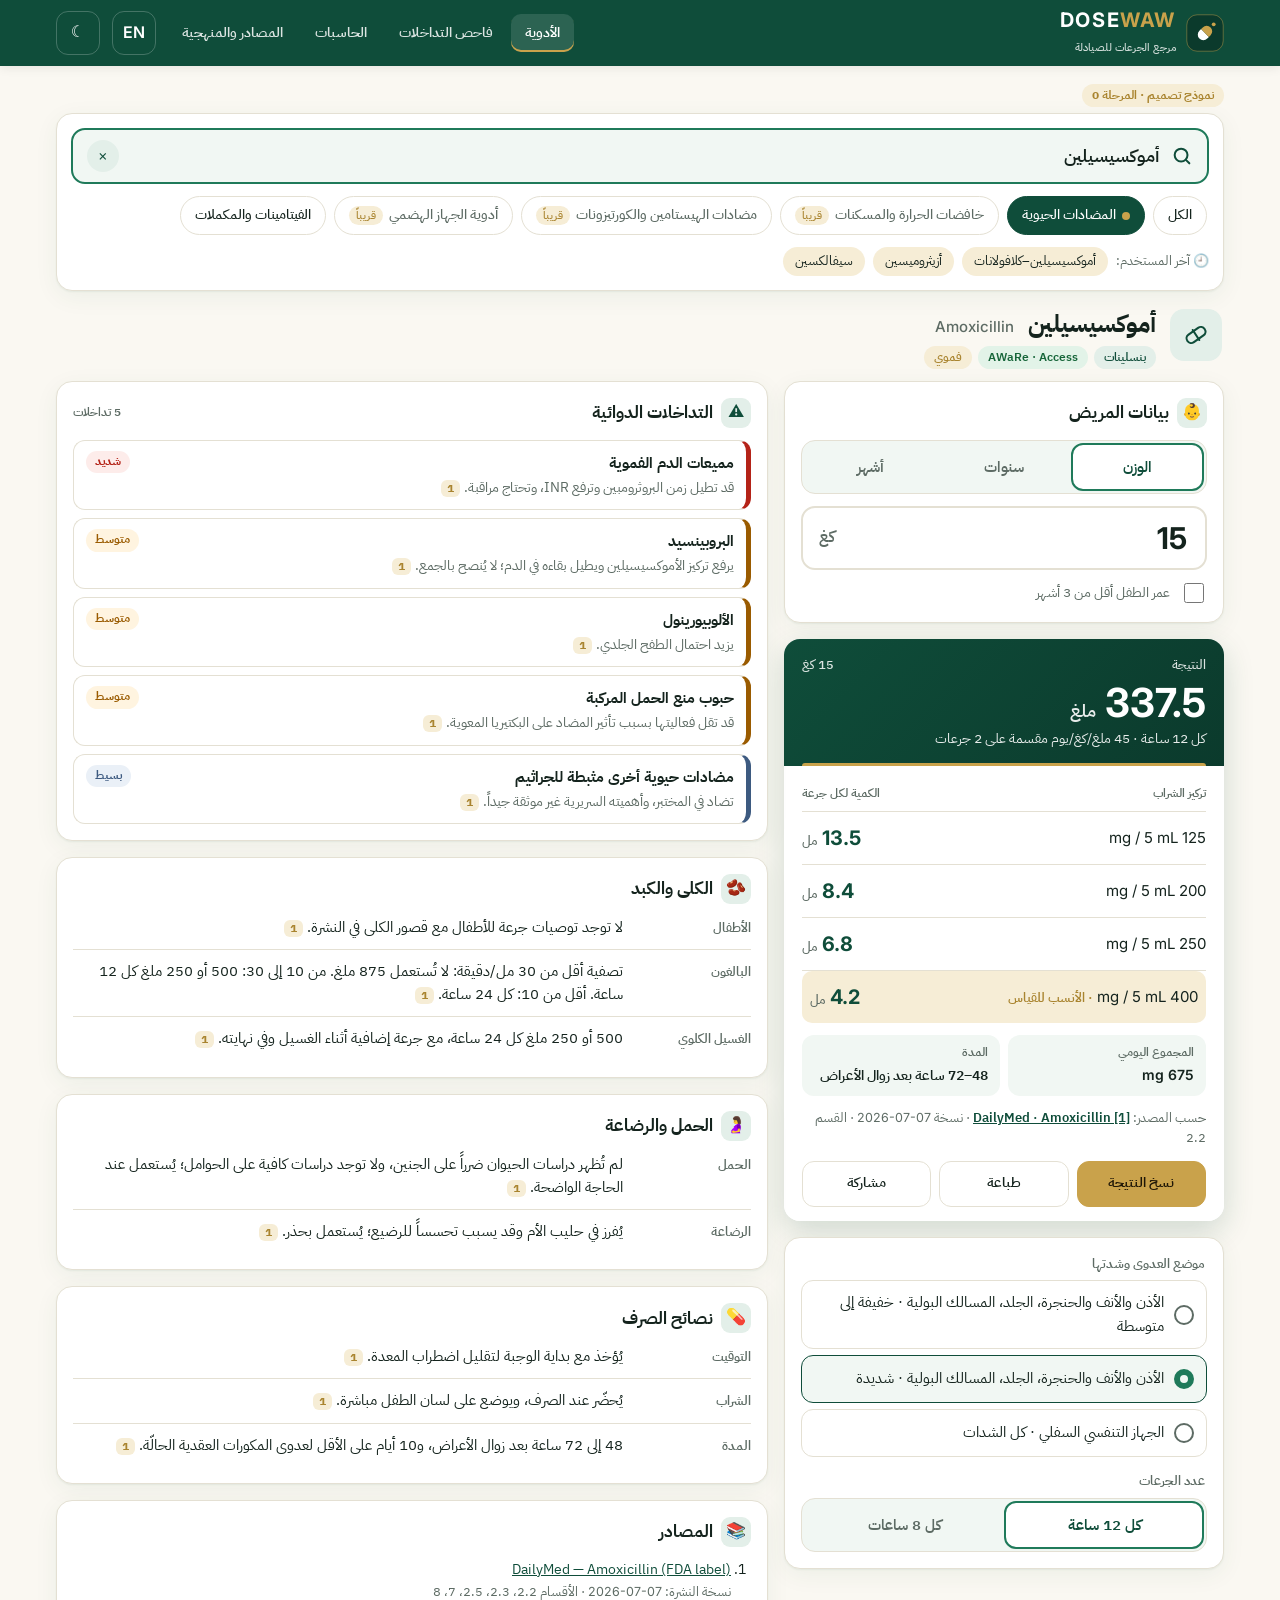
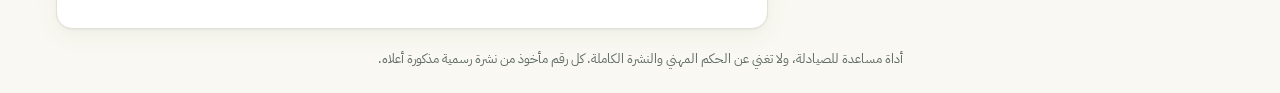
==== commit 5bbb54b4: "Phase 0 mockup: result under the weight; brand moved to its own files - The result card now sits dir" ====
--- a/design/phase0/index.html
+++ b/design/phase0/index.html
@@ -5,84 +5,59 @@
 <meta name="viewport" content="width=device-width, initial-scale=1, viewport-fit=cover">
 <title>DOSEWAW — نموذج التصميم</title>
 <meta name="theme-color" content="#0F4D3A">
-<link rel="preconnect" href="https://fonts.googleapis.com">
-<link rel="preconnect" href="https://fonts.gstatic.com" crossorigin>
-<link href="https://fonts.googleapis.com/css2?family=IBM+Plex+Sans+Arabic:wght@400;500;600;700&family=Inter:wght@400;500;600;700&display=swap" rel="stylesheet">
+<link rel="stylesheet" href="brand/theme.css">
+<script src="brand/brand.js"></script>
 <style>
-/* DOSEWAW · Phase 0 design mockup (not the production site).
-   Identity: emerald green + gold on ivory. */
-:root{
-  --green-900:#0B3A2C; --green:#0F4D3A; --green-600:#1F7A5A; --green-100:#E3EFE9; --accent:#0F4D3A; --acc-bg:#E2F3E8; --acc-ink:#17663A; --green-50:#F1F7F3;
-  --gold:#C9A24B; --gold-600:#A9842F; --gold-100:#F6EDD6;
-  --bg:#FAF8F2; --card:#FFFFFF; --ink:#14231D; --mute:#5D6B64; --line:#E4E0D3;
-  --major:#B42318; --major-bg:#FDECEA; --mod:#9A5B00; --mod-bg:#FFF4E0; --minor:#3D5A80; --minor-bg:#EAF0F7;
-  --radius:16px; --shadow:0 1px 2px rgba(15,77,58,.06),0 6px 24px rgba(15,77,58,.06);
-  --font:'IBM Plex Sans Arabic','Inter',system-ui,-apple-system,'Segoe UI',Tahoma,sans-serif;
-}
-@media (prefers-color-scheme: dark){
-  :root:not([data-theme="light"]){
-    --green-100:#16352B; --green-50:#11271F; --gold-100:#3A2F17; --accent:#8FD6B5; --acc-bg:#16352B; --acc-ink:#8FD6B5;
-    --bg:#0C1713; --card:#13221C; --ink:#E9F1EC; --mute:#9DB0A6; --line:#22362D;
-    --major-bg:#3A1612; --mod-bg:#35260C; --minor-bg:#17263A; --major:#F28B82; --mod:#F2C26B; --minor:#9CC0EA;
-    --shadow:none;
-  }
-}
-:root[data-theme="dark"]{
-  --green-100:#16352B; --green-50:#11271F; --gold-100:#3A2F17; --accent:#8FD6B5; --acc-bg:#16352B; --acc-ink:#8FD6B5;
-  --bg:#0C1713; --card:#13221C; --ink:#E9F1EC; --mute:#9DB0A6; --line:#22362D;
-  --major-bg:#3A1612; --mod-bg:#35260C; --minor-bg:#17263A; --major:#F28B82; --mod:#F2C26B; --minor:#9CC0EA;
-  --shadow:none;
-}
+/* DOSEWAW · Phase 0 design mockup. Layout only: every colour, font and shape comes from brand/theme.css. */
 *{box-sizing:border-box}
 [hidden]{display:none!important}
 html,body{margin:0}
 body{background:var(--bg);color:var(--ink);font-family:var(--font);font-size:16px;line-height:1.6;-webkit-font-smoothing:antialiased;padding-bottom:84px}
-.en,.num{font-family:'Inter',var(--font)}
+.en,.num{font-family:var(--font-num)}
 button,input{font:inherit;color:inherit}
-a{color:var(--accent)}
+a{color:var(--primary-text)}
 
 /* Header */
-.top{position:sticky;top:0;z-index:20;background:var(--green);color:#fff;box-shadow:0 2px 10px rgba(0,0,0,.08)}
+.top{position:sticky;top:0;z-index:20;background:var(--primary);color:var(--on-primary);box-shadow:0 2px 10px rgba(0,0,0,.08)}
 .top .in{max-width:1200px;margin:0 auto;display:flex;align-items:center;gap:12px;padding:10px 16px}
-.brand{display:flex;align-items:center;gap:10px;text-decoration:none;color:#fff}
-.brand .word{font-family:'Inter',sans-serif;font-weight:700;letter-spacing:.08em;font-size:20px;line-height:1}
-.brand .word b{color:var(--gold);font-weight:700}
+.brand{display:flex;align-items:center;gap:10px;text-decoration:none;color:var(--on-primary)}
+.brand .word{font-family:var(--font-num);font-weight:700;letter-spacing:.08em;font-size:20px;line-height:1}
+.brand .word b{color:var(--highlight);font-weight:700}
 .brand small{display:block;font-size:11px;letter-spacing:0;opacity:.8;font-family:var(--font);font-weight:500;margin-top:3px}
 .top .sp{flex:1}
-.ib{min-width:44px;height:44px;border-radius:12px;border:1px solid rgba(255,255,255,.22);background:transparent;color:#fff;cursor:pointer;font-weight:600;padding:0 10px}
+.ib{min-width:44px;height:44px;border-radius:12px;border:1px solid var(--header-line);background:transparent;color:var(--on-primary);cursor:pointer;font-weight:600;padding:0 10px}
 
 /* Search */
 .wrap{max-width:1200px;margin:0 auto;padding:16px}
 .search{background:var(--card);border:1px solid var(--line);border-radius:var(--radius);box-shadow:var(--shadow);padding:14px}
-.sbox{display:flex;align-items:center;gap:10px;background:var(--green-50);border:2px solid var(--green-600);border-radius:14px;padding:0 14px;height:56px}
-.sbox svg{flex:none;color:var(--accent)}
+.sbox{display:flex;align-items:center;gap:10px;background:var(--primary-tint);border:2px solid var(--primary-mid);border-radius:14px;padding:0 14px;height:56px}
+.sbox svg{flex:none;color:var(--primary-text)}
 .sbox input{border:0;background:transparent;outline:0;flex:1;font-size:18px;font-weight:600;min-width:0}
-.sbox .clr{border:0;background:var(--green-100);border-radius:99px;width:32px;height:32px;cursor:pointer;color:var(--accent)}
+.sbox .clr{border:0;background:var(--primary-soft);border-radius:99px;width:32px;height:32px;cursor:pointer;color:var(--primary-text)}
 .chips{display:flex;gap:8px;overflow-x:auto;padding:12px 2px 2px;scrollbar-width:none}
 .chips::-webkit-scrollbar{display:none}
 .chip{flex:none;display:inline-flex;align-items:center;gap:6px;border:1px solid var(--line);background:var(--card);border-radius:99px;padding:7px 14px;font-size:14px;font-weight:500;white-space:nowrap;cursor:pointer}
-.chip[aria-pressed="true"]{background:var(--green);border-color:var(--accent);color:#fff}
-.chip .dot{width:8px;height:8px;border-radius:50%;background:var(--gold)}
+.chip[aria-pressed="true"]{background:var(--primary);border-color:var(--primary);color:var(--on-primary)}
+.chip .dot{width:8px;height:8px;border-radius:50%;background:var(--highlight)}
 .chip.soon{color:var(--mute)}
-.chip.soon em{font-style:normal;font-size:11px;background:var(--gold-100);color:var(--gold-600);border-radius:99px;padding:1px 7px}
+.chip.soon em{font-style:normal;font-size:11px;background:var(--highlight-soft);color:var(--highlight-text);border-radius:99px;padding:1px 7px}
 .recent{display:flex;gap:8px;align-items:center;flex-wrap:wrap;font-size:13px;color:var(--mute);margin-top:10px}
-.recent button{border:0;background:var(--gold-100);color:var(--ink);border-radius:99px;padding:4px 12px;font-size:13px;cursor:pointer}
+.recent button{border:0;background:var(--highlight-soft);color:var(--ink);border-radius:99px;padding:4px 12px;font-size:13px;cursor:pointer}
 
 /* Drug head */
 .dhead{display:flex;align-items:flex-start;gap:14px;margin:18px 2px 12px}
-.dicon{flex:none;width:52px;height:52px;border-radius:14px;background:var(--green-100);display:grid;place-items:center;color:var(--accent)}
+.dicon{flex:none;width:52px;height:52px;border-radius:14px;background:var(--primary-soft);display:grid;place-items:center;color:var(--primary-text)}
 .dhead h1{margin:0;font-size:24px;line-height:1.3}
 .dhead h1 .en{font-size:15px;font-weight:500;color:var(--mute);margin-inline-start:8px}
 .tags{display:flex;gap:6px;flex-wrap:wrap;margin-top:6px}
-.tag{font-size:12px;border-radius:99px;padding:2px 10px;background:var(--green-100);color:var(--accent);font-weight:600}
-.tag.gold{background:var(--gold-100);color:var(--gold-600)}
-.tag.access{background:var(--acc-bg);color:var(--acc-ink)}
+.tag{font-size:12px;border-radius:99px;padding:2px 10px;background:var(--primary-soft);color:var(--primary-text);font-weight:600}
+.tag.gold{background:var(--highlight-soft);color:var(--highlight-text)}
+.tag.access{background:var(--badge-bg);color:var(--badge-text)}
 
 /* Layout */
 .grid{display:grid;gap:16px}
 @media (min-width:1024px){
   .grid{grid-template-columns:minmax(380px,440px) 1fr;align-items:start}
-  .calc-col{position:sticky;top:84px}
 }
 @media (min-width:700px) and (max-width:1023px){
   .info{display:grid;grid-template-columns:1fr 1fr;gap:16px}
@@ -92,47 +67,48 @@
 .grid>*,.calc-col>*,.info>*{min-width:0}
 .card{background:var(--card);border:1px solid var(--line);border-radius:var(--radius);box-shadow:var(--shadow);padding:16px}
 .card h2{margin:0 0 12px;font-size:17px;display:flex;align-items:center;gap:8px}
-.card h2 .ic{width:30px;height:30px;border-radius:9px;display:grid;place-items:center;background:var(--green-100);color:var(--accent);font-size:16px}
+.card h2 .ic{width:30px;height:30px;border-radius:9px;display:grid;place-items:center;background:var(--primary-soft);color:var(--primary-text);font-size:16px}
 .card h2 .cnt{margin-inline-start:auto;font-size:12px;font-weight:600;color:var(--mute)}
 
 /* Patient input */
-.seg{display:grid;grid-template-columns:repeat(3,1fr);background:var(--green-50);border:1px solid var(--line);border-radius:14px;padding:4px;gap:4px}
+.seg{display:grid;grid-template-columns:repeat(3,1fr);background:var(--primary-tint);border:1px solid var(--line);border-radius:14px;padding:4px;gap:4px}
 .seg.two{grid-template-columns:1fr 1fr}
 .seg button{border:0;background:transparent;border-radius:10px;min-height:44px;font-weight:600;font-size:15px;cursor:pointer;color:var(--mute)}
-.seg button[aria-pressed="true"]{background:var(--card);color:var(--accent);box-shadow:0 1px 3px rgba(0,0,0,.08);outline:2px solid var(--green-600)}
+.seg button[aria-pressed="true"]{background:var(--card);color:var(--primary-text);box-shadow:0 1px 3px rgba(0,0,0,.08);outline:2px solid var(--primary-mid)}
 .numin{display:flex;align-items:center;gap:10px;margin-top:12px;border:2px solid var(--line);border-radius:14px;padding:0 16px;height:64px;background:var(--card)}
-.numin:focus-within{border-color:var(--accent)}
-.numin input{border:0;outline:0;background:transparent;flex:1;width:100%;font-size:30px;font-weight:700;min-width:0;font-family:'Inter',sans-serif;text-align:start}
+.numin:focus-within{border-color:var(--primary-text)}
+.numin input{border:0;outline:0;background:transparent;flex:1;width:100%;font-size:30px;font-weight:700;min-width:0;font-family:var(--font-num);text-align:start}
 .numin span{color:var(--mute);font-weight:600}
-.est{font-size:13px;color:var(--gold-600);background:var(--gold-100);border-radius:10px;padding:6px 10px;margin-top:8px}
+.est{font-size:13px;color:var(--highlight-text);background:var(--highlight-soft);border-radius:10px;padding:6px 10px;margin-top:8px}
 .lbl{font-size:13px;font-weight:600;color:var(--mute);margin:14px 2px 6px}
+.lbl.first{margin-top:0}
 .opts{display:grid;gap:6px}
 .opt{display:flex;align-items:center;gap:10px;border:1px solid var(--line);border-radius:12px;padding:10px 12px;min-height:48px;cursor:pointer;background:var(--card);text-align:start;font-size:14.5px}
 .opt i{flex:none;width:20px;height:20px;border-radius:50%;border:2px solid var(--mute)}
-.opt[aria-pressed="true"]{border-color:var(--accent);background:var(--green-50)}
-.opt[aria-pressed="true"] i{border:6px solid var(--green-600)}
+.opt[aria-pressed="true"]{border-color:var(--primary-text);background:var(--primary-tint)}
+.opt[aria-pressed="true"] i{border:6px solid var(--primary-mid)}
 .check{display:flex;align-items:center;gap:10px;margin-top:10px;font-size:14px;color:var(--mute);cursor:pointer}
-.check input{width:20px;height:20px;accent-color:var(--accent)}
+.check input{width:20px;height:20px;accent-color:var(--primary-text)}
 
 /* Result */
-.result{padding:0;overflow:hidden;border:0;box-shadow:0 10px 30px rgba(15,77,58,.18)}
-.rhead{background:linear-gradient(135deg,var(--green) 0%,var(--green-900) 100%);color:#fff;padding:16px 18px;position:relative}
-.rhead:after{content:"";position:absolute;inset-inline:18px;bottom:0;height:3px;background:var(--gold);border-radius:3px 3px 0 0}
+.result{padding:0;overflow:hidden;border:0;box-shadow:var(--shadow-strong)}
+.rhead{background:linear-gradient(135deg,var(--primary) 0%,var(--primary-deep) 100%);color:var(--on-primary);padding:16px 18px;position:relative}
+.rhead:after{content:"";position:absolute;inset-inline:18px;bottom:0;height:3px;background:var(--highlight);border-radius:3px 3px 0 0}
 .rhead .k{font-size:13px;opacity:.85;font-weight:500;display:flex;justify-content:space-between}
-.rhead .big{font-family:'Inter',sans-serif;font-size:40px;font-weight:700;line-height:1.15;margin-top:4px}
+.rhead .big{font-family:var(--font-num);font-size:40px;font-weight:700;line-height:1.15;margin-top:4px}
 .rhead .big small{font-family:var(--font);font-size:18px;font-weight:600;opacity:.9}
 .rhead .sub{font-size:14px;opacity:.9;margin-top:2px}
 .rbody{padding:14px 18px;background:var(--card)}
 table.ml{width:100%;border-collapse:collapse;font-size:15px}
 table.ml th{font-size:12px;color:var(--mute);font-weight:600;text-align:start;padding:4px 0 8px}
 table.ml td{padding:10px 0;border-top:1px solid var(--line)}
-table.ml td.v{font-family:'Inter',sans-serif;font-weight:700;font-size:20px;color:var(--accent);text-align:end;white-space:nowrap}
+table.ml td.v{font-family:var(--font-num);font-weight:700;font-size:20px;color:var(--primary-text);text-align:end;white-space:nowrap}
 table.ml td.v small{font-family:var(--font);font-size:13px;color:var(--mute);font-weight:500}
-table.ml tr.best td{background:var(--gold-100)}
+table.ml tr.best td{background:var(--highlight-soft)}
 table.ml tr.best td:first-child{border-start-start-radius:10px;border-end-start-radius:10px;padding-inline-start:8px}
 table.ml tr.best td:last-child{border-start-end-radius:10px;border-end-end-radius:10px;padding-inline-end:8px}
 .facts{display:grid;grid-template-columns:1fr 1fr;gap:8px;margin-top:12px}
-.fact{background:var(--green-50);border-radius:12px;padding:8px 12px}
+.fact{background:var(--primary-tint);border-radius:12px;padding:8px 12px}
 .fact b{display:block;font-size:12px;color:var(--mute);font-weight:600}
 .fact span{font-weight:600;font-size:14px}
 .warn{margin-top:10px;border-radius:12px;padding:10px 12px;font-size:14px;background:var(--mod-bg);color:var(--mod);font-weight:500}
@@ -141,7 +117,7 @@
 .src a{font-weight:600}
 .acts{display:grid;grid-template-columns:repeat(3,1fr);gap:8px;margin-top:12px}
 .btn{min-height:46px;border-radius:12px;border:1px solid var(--line);background:var(--card);font-weight:600;cursor:pointer;font-size:14px}
-.btn.pri{background:var(--gold);border-color:var(--gold);color:#1E1606}
+.btn.pri{background:var(--highlight);border-color:var(--highlight);color:var(--on-highlight)}
 .empty{padding:22px 18px;color:var(--mute);text-align:center}
 
 /* Info sections */
@@ -155,7 +131,7 @@
 .major .sev{background:var(--major-bg);color:var(--major)}
 .moderate .sev{background:var(--mod-bg);color:var(--mod)}
 .inter .grow{flex:1}
-.ref{font-size:11.5px;font-weight:700;color:var(--gold-600);text-decoration:none;background:var(--gold-100);border-radius:6px;padding:0 6px;margin-inline-start:4px}
+.ref{font-size:11.5px;font-weight:700;color:var(--highlight-text);text-decoration:none;background:var(--highlight-soft);border-radius:6px;padding:0 6px;margin-inline-start:4px}
 .row{display:flex;gap:10px;padding:10px 0;border-top:1px solid var(--line);font-size:14.5px}
 .row:first-of-type{border-top:0;padding-top:0}
 .row b{flex:none;width:118px;color:var(--mute);font-size:13px;font-weight:600;padding-top:2px}
@@ -164,14 +140,14 @@
 ol.refs .d{color:var(--mute);font-size:12.5px}
 
 .disc{font-size:12.5px;color:var(--mute);text-align:center;margin:20px auto 8px;max-width:640px}
-.mock{display:inline-block;background:var(--gold-100);color:var(--gold-600);font-weight:700;font-size:12px;border-radius:99px;padding:2px 10px;margin-bottom:6px}
+.mock{display:inline-block;background:var(--highlight-soft);color:var(--highlight-text);font-weight:700;font-size:12px;border-radius:99px;padding:2px 10px;margin-bottom:6px}
 
 /* Bottom bar (phone / tablet) */
 .tabs{position:fixed;bottom:0;inset-inline:0;z-index:30;background:var(--card);border-top:1px solid var(--line);display:grid;grid-template-columns:repeat(4,1fr);padding:6px 6px calc(6px + env(safe-area-inset-bottom))}
 .tabs button{border:0;background:transparent;display:flex;flex-direction:column;align-items:center;gap:2px;font-size:12px;font-weight:600;color:var(--mute);padding:4px 0;cursor:pointer}
 .tabs button svg{width:24px;height:24px}
-.tabs button[aria-current="page"]{color:var(--accent)}
-.tabs button[aria-current="page"] .pill{background:var(--green-100)}
+.tabs button[aria-current="page"]{color:var(--primary-text)}
+.tabs button[aria-current="page"] .pill{background:var(--primary-soft)}
 .tabs .pill{border-radius:99px;padding:3px 18px;display:grid;place-items:center}
 .side{display:none}
 @media (min-width:1024px){
@@ -180,8 +156,8 @@
   .topnav{display:flex!important}
 }
 .topnav{display:none;gap:4px}
-.topnav a{color:#fff;text-decoration:none;font-weight:600;font-size:14px;padding:8px 14px;border-radius:10px;opacity:.85}
-.topnav a.on{background:rgba(255,255,255,.12);opacity:1;box-shadow:inset 0 -2px 0 var(--gold)}
+.topnav a{color:var(--on-primary);text-decoration:none;font-weight:600;font-size:14px;padding:8px 14px;border-radius:10px;opacity:.85}
+.topnav a.on{background:rgba(255,255,255,.12);opacity:1;box-shadow:inset 0 -2px 0 var(--highlight)}
 </style>
 </head>
 <body>
@@ -189,15 +165,8 @@
 <header class="top">
   <div class="in">
     <a class="brand" href="#" aria-label="DOSEWAW">
-      <svg width="38" height="38" viewBox="0 0 48 48" aria-hidden="true">
-        <rect x="1" y="1" width="46" height="46" rx="13" fill="#0B3A2C" stroke="#C9A24B" stroke-opacity=".55"/>
-        <g transform="rotate(-45 24 24)">
-          <path d="M14 24a7 7 0 0 1 7-7h3v14h-3a7 7 0 0 1-7-7z" fill="#FFFFFF"/>
-          <path d="M24 17h3a7 7 0 0 1 0 14h-3z" fill="#C9A24B"/>
-        </g>
-        <circle cx="35" cy="13" r="2.4" fill="#C9A24B"/>
-      </svg>
-      <span><span class="word">DOSE<b>WAW</b></span><small>مرجع الجرعات للصيادلة</small></span>
+      <img class="logo" id="blogo" src="brand/logo.svg" width="38" height="38" alt="">
+      <span><span class="word" id="bname">DOSE<b>WAW</b></span><small id="btag">مرجع الجرعات للصيادلة</small></span>
     </a>
     <span class="sp"></span>
     <nav class="topnav" aria-label="الأقسام">
@@ -252,8 +221,12 @@
         <label class="numin"><input id="val" inputmode="decimal" value="15" aria-label="القيمة"><span id="unit">كغ</span></label>
         <div class="est" id="est" hidden></div>
         <label class="check" id="infwrap"><input type="checkbox" id="inf"> عمر الطفل أقل من 3 أشهر</label>
-
-        <div class="lbl">موضع العدوى وشدتها</div>
+      </section>
+
+      <section class="card result" aria-live="polite" id="result"></section>
+
+      <section class="card" aria-label="الاستطباب">
+        <div class="lbl first">موضع العدوى وشدتها</div>
         <div class="opts" role="group" aria-label="الاستطباب">
           <button type="button" class="opt" data-ind="mild" aria-pressed="false"><i></i>الأذن والأنف والحنجرة، الجلد، المسالك البولية · خفيفة إلى متوسطة</button>
           <button type="button" class="opt" data-ind="sev" aria-pressed="true"><i></i>الأذن والأنف والحنجرة، الجلد، المسالك البولية · شديدة</button>
@@ -266,8 +239,6 @@
           <button type="button" data-f="8" aria-pressed="false">كل 8 ساعات</button>
         </div>
       </section>
-
-      <section class="card result" aria-live="polite" id="result"></section>
     </div>
 
     <div class="info">
@@ -322,6 +293,10 @@
 </nav>
 
 <script>
+/* Brand: name, tagline, logo and browser colour come from brand/brand.js */
+(function(B){if(!B)return;const n=document.getElementById('bname');n.textContent=B.name[0];const g=document.createElement('b');g.textContent=B.name[1]||'';n.appendChild(g);
+document.getElementById('btag').textContent=B.tagline.ar;document.getElementById('blogo').src=B.logo;document.querySelector('.brand').setAttribute('aria-label',B.name.join(''));
+document.querySelector('meta[name=theme-color]').content=B.themeColor;document.title=B.name.join('')+' — '+B.tagline.ar})(window.BRAND);
 /* Phase 0 prototype logic for one drug (amoxicillin, DailyMed label 2026-07-07, sections 2.2 and 2.3).
    Weight-for-age values are approximate WHO medians (boys/girls averaged) for the mockup only. */
 const WFA_M=[[0,3.3],[1,4.4],[2,5.4],[3,6.1],[4,6.7],[5,7.1],[6,7.6],[7,7.9],[8,8.2],[9,8.6],[10,8.9],[11,9.1],[12,9.3],[18,10.8],[24,12.0],[36,14.1],[48,16.2],[60,18.3],[72,20.6],[84,22.9],[96,25.4],[108,28.4],[120,31.6],[132,35.3],[144,39.7]];
@@ -363,7 +338,7 @@
 }
 function body(warn,rows,daily){
   const best=rows.length?rows.reduce((b,r)=>Math.abs(r[1]-5)<Math.abs(b[1]-5)?r:b,rows[0])[0]:null;
-  const t=rows.length?`<table class="ml"><tr><th>تركيز الشراب</th><th style="text-align:end">الكمية لكل جرعة</th></tr>${rows.map(([c,ml])=>`<tr class="${c===best?'best':''}"><td><span class="num">${c} mg / 5 mL</span>${c===best?' <small style="color:var(--gold-600);font-weight:600">· الأنسب للقياس</small>':''}</td><td class="v">${fmt(ml)} <small>مل</small></td></tr>`).join('')}</table>`:'';
+  const t=rows.length?`<table class="ml"><tr><th>تركيز الشراب</th><th style="text-align:end">الكمية لكل جرعة</th></tr>${rows.map(([c,ml])=>`<tr class="${c===best?'best':''}"><td><span class="num">${c} mg / 5 mL</span>${c===best?' <small style="color:var(--highlight-text);font-weight:600">· الأنسب للقياس</small>':''}</td><td class="v">${fmt(ml)} <small>مل</small></td></tr>`).join('')}</table>`:'';
   return `<div class="rbody">${t}${warn}<div class="facts"><div class="fact"><b>المجموع اليومي</b><span class="num">${fmt(daily)} mg</span></div><div class="fact"><b>المدة</b><span>48–72 ساعة بعد زوال الأعراض</span></div></div><p class="src">حسب المصدر: <a href="#r1">DailyMed · Amoxicillin [1]</a> · نسخة <bdi class="num">2026-07-07</bdi> · القسم 2.2</p><div class="acts"><button class="btn pri" type="button">نسخ النتيجة</button><button class="btn" type="button">طباعة</button><button class="btn" type="button">مشاركة</button></div></div>`;
 }
 render();
--- a/design/phase0/brand/theme.css
+++ b/design/phase0/brand/theme.css
@@ -0,0 +1,65 @@
+/* DOSEWAW · الهوية البصرية (الألوان والخطوط والأشكال)
+   هذا الملف وحده يتحكم في شكل الموقع. غيّر القيم هنا فقط، ولا حاجة لتعديل أي كود آخر.
+   Brand file: every colour, font and shape of the site comes from here. */
+
+@import url('https://fonts.googleapis.com/css2?family=IBM+Plex+Sans+Arabic:wght@400;500;600;700&family=Inter:wght@400;500;600;700&display=swap');
+
+:root{
+  /* اللون الأساسي (الأخضر) — Primary */
+  --primary:#0F4D3A;          /* الشريط العلوي، رأس النتيجة، الأزرار المختارة */
+  --primary-deep:#0B3A2C;     /* الطرف الغامق في رأس النتيجة */
+  --primary-mid:#1F7A5A;      /* إطار البحث والعناصر المختارة */
+  --primary-soft:#E3EFE9;     /* خلفيات الأيقونات والوسوم */
+  --primary-tint:#F1F7F3;     /* خلفيات خفيفة جداً */
+  --primary-text:#0F4D3A;     /* النصوص بلون الهوية */
+  --on-primary:#FFFFFF;       /* النص فوق اللون الأساسي */
+
+  /* لون التمييز (الذهبي) — Highlight */
+  --highlight:#C9A24B;        /* زر «نسخ النتيجة»، خط تحت النتيجة */
+  --highlight-text:#A9842F;   /* نصوص ذهبية */
+  --highlight-soft:#F6EDD6;   /* خلفيات ذهبية خفيفة */
+  --on-highlight:#1E1606;     /* النص فوق الذهبي */
+
+  /* الصفحة — Page */
+  --bg:#FAF8F2;               /* خلفية الصفحة (عاجي) */
+  --card:#FFFFFF;             /* البطاقات */
+  --ink:#14231D;              /* النص الرئيسي */
+  --mute:#5D6B64;             /* النص الثانوي */
+  --line:#E4E0D3;             /* الحدود */
+  --header-line:rgba(255,255,255,.22);
+  --badge-bg:#E2F3E8; --badge-text:#17663A;   /* وسم AWaRe */
+
+  /* درجات خطورة التداخلات — Severity */
+  --major:#B42318; --major-bg:#FDECEA;
+  --mod:#9A5B00;   --mod-bg:#FFF4E0;
+  --minor:#3D5A80; --minor-bg:#EAF0F7;
+
+  /* الخطوط — Fonts */
+  --font:'IBM Plex Sans Arabic','Inter',system-ui,-apple-system,'Segoe UI',Tahoma,sans-serif;
+  --font-num:'Inter',system-ui,sans-serif;     /* الأرقام والإنجليزي */
+
+  /* الأشكال — Shapes */
+  --radius:16px;
+  --shadow:0 1px 2px rgba(15,77,58,.06),0 6px 24px rgba(15,77,58,.06);
+  --shadow-strong:0 10px 30px rgba(15,77,58,.18);
+}
+
+/* الوضع الليلي — Dark mode (القيم نفسها مكررة مرتين: تلقائي حسب الجهاز، ويدوي بالزر) */
+@media (prefers-color-scheme: dark){
+  :root:not([data-theme="light"]){
+    --primary-soft:#16352B; --primary-tint:#11271F; --primary-text:#8FD6B5;
+    --highlight-soft:#3A2F17;
+    --bg:#0C1713; --card:#13221C; --ink:#E9F1EC; --mute:#9DB0A6; --line:#22362D;
+    --badge-bg:#16352B; --badge-text:#8FD6B5;
+    --major-bg:#3A1612; --mod-bg:#35260C; --minor-bg:#17263A; --major:#F28B82; --mod:#F2C26B; --minor:#9CC0EA;
+    --shadow:none; --shadow-strong:none;
+  }
+}
+:root[data-theme="dark"]{
+  --primary-soft:#16352B; --primary-tint:#11271F; --primary-text:#8FD6B5;
+  --highlight-soft:#3A2F17;
+  --bg:#0C1713; --card:#13221C; --ink:#E9F1EC; --mute:#9DB0A6; --line:#22362D;
+  --badge-bg:#16352B; --badge-text:#8FD6B5;
+  --major-bg:#3A1612; --mod-bg:#35260C; --minor-bg:#17263A; --major:#F28B82; --mod:#F2C26B; --minor:#9CC0EA;
+  --shadow:none; --shadow-strong:none;
+}
